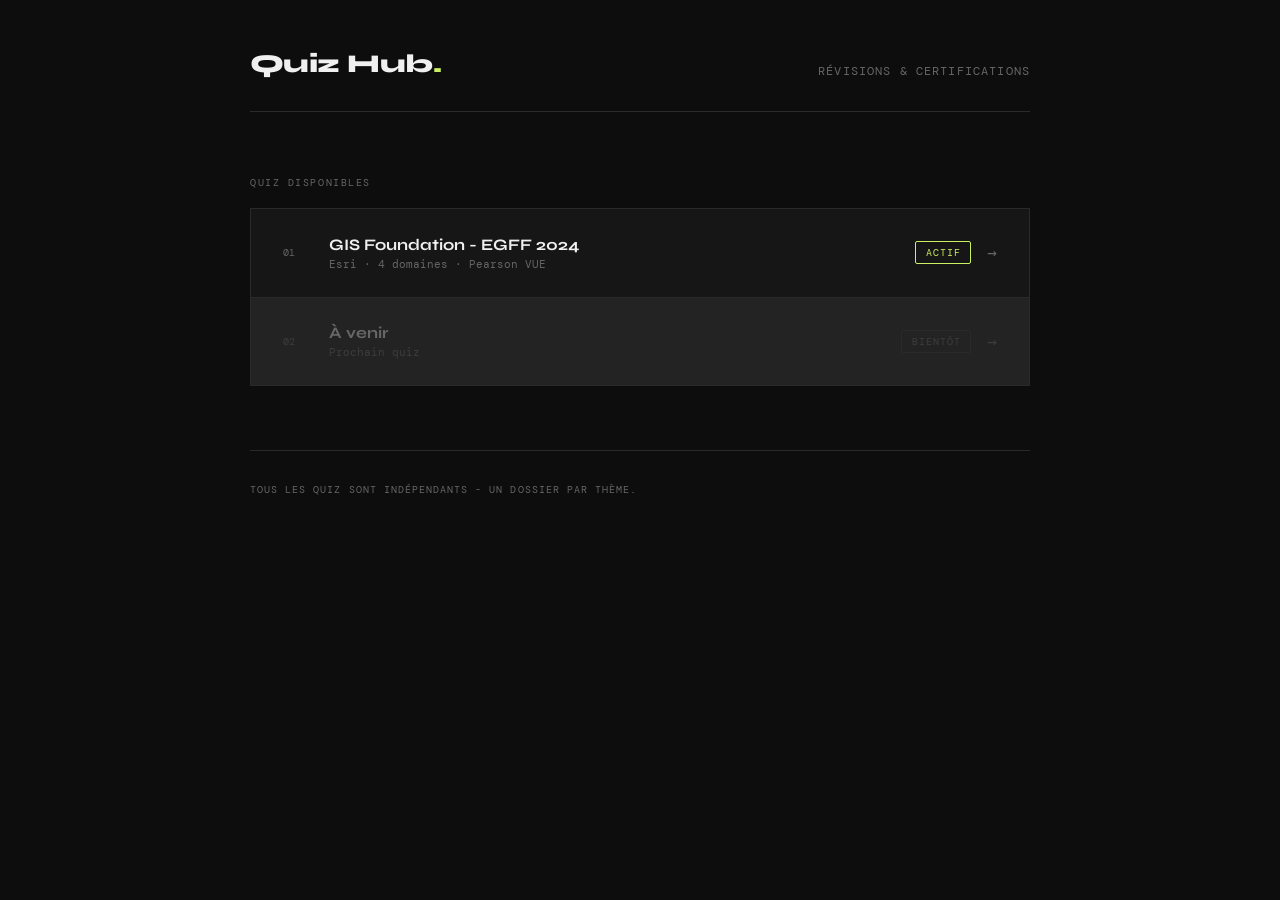
==== index.html @ 965331ba "feat first quiz" ====
<!DOCTYPE html>
<html lang="fr">

<head>
  <meta charset="UTF-8">
  <meta name="viewport" content="width=device-width, initial-scale=1.0">
  <title>Quiz Hub</title>
  <link href="https://fonts.googleapis.com/css2?family=Syne:wght@400;700;800&family=DM+Mono:wght@400;500&display=swap"
    rel="stylesheet">
  <style>
    *,
    *::before,
    *::after {
      box-sizing: border-box;
      margin: 0;
      padding: 0;
    }

    :root {
      --bg: #0d0d0d;
      --surface: #161616;
      --border: #2a2a2a;
      --accent: #c8f060;
      --text: #f0f0f0;
      --muted: #666;
    }

    body {
      background: var(--bg);
      color: var(--text);
      font-family: 'DM Mono', monospace;
      min-height: 100vh;
      padding: 3rem 2rem;
    }

    header {
      max-width: 780px;
      margin: 0 auto 4rem;
      border-bottom: 1px solid var(--border);
      padding-bottom: 2rem;
      display: flex;
      justify-content: space-between;
      align-items: flex-end;
    }

    .logo {
      font-family: 'Syne', sans-serif;
      font-weight: 800;
      font-size: 1.6rem;
      letter-spacing: -0.02em;
    }

    .logo span {
      color: var(--accent);
    }

    .tagline {
      font-size: 0.72rem;
      color: var(--muted);
      text-transform: uppercase;
      letter-spacing: 0.1em;
    }

    main {
      max-width: 780px;
      margin: 0 auto;
    }

    .section-label {
      font-size: 0.65rem;
      text-transform: uppercase;
      letter-spacing: 0.15em;
      color: var(--muted);
      margin-bottom: 1.2rem;
    }

    .quiz-grid {
      display: grid;
      gap: 1px;
      background: var(--border);
      border: 1px solid var(--border);
      margin-bottom: 4rem;
    }

    .quiz-card {
      background: var(--surface);
      padding: 1.6rem 2rem;
      display: flex;
      justify-content: space-between;
      align-items: center;
      text-decoration: none;
      color: var(--text);
      transition: background 0.15s;
      gap: 1rem;
    }

    .quiz-card:hover {
      background: #1e1e1e;
    }

    .quiz-card:hover .arrow {
      transform: translateX(4px);
      color: var(--accent);
    }

    .card-left {
      display: flex;
      align-items: center;
      gap: 1.4rem;
    }

    .card-index {
      font-size: 0.65rem;
      color: var(--muted);
      min-width: 1.5rem;
    }

    .card-title {
      font-family: 'Syne', sans-serif;
      font-weight: 700;
      font-size: 1rem;
      margin-bottom: 0.2rem;
    }

    .card-meta {
      font-size: 0.68rem;
      color: var(--muted);
    }

    .card-right {
      display: flex;
      align-items: center;
      gap: 1rem;
      flex-shrink: 0;
    }

    .tag {
      font-size: 0.62rem;
      text-transform: uppercase;
      letter-spacing: 0.1em;
      padding: 0.25rem 0.6rem;
      border: 1px solid var(--border);
      color: var(--muted);
      border-radius: 2px;
    }

    .tag.active {
      border-color: var(--accent);
      color: var(--accent);
    }

    .arrow {
      font-size: 1rem;
      transition: transform 0.15s, color 0.15s;
      color: var(--muted);
    }

    .quiz-card.empty {
      opacity: 0.3;
      pointer-events: none;
    }

    footer {
      max-width: 780px;
      margin: 0 auto;
      padding-top: 2rem;
      border-top: 1px solid var(--border);
      font-size: 0.65rem;
      color: var(--muted);
      text-transform: uppercase;
      letter-spacing: 0.1em;
    }
  </style>
</head>

<body>
  <header>
    <div class="logo">Quiz Hub<span>.</span></div>
    <div class="tagline">Révisions & certifications</div>
  </header>
  <main>
    <div class="section-label">Quiz disponibles</div>
    <div class="quiz-grid">
      <a class="quiz-card" href="./gis/">
        <div class="card-left">
          <span class="card-index">01</span>
          <div>
            <div class="card-title">GIS Foundation - EGFF 2024</div>
            <div class="card-meta">Esri · 4 domaines · Pearson VUE</div>
          </div>
        </div>
        <div class="card-right">
          <span class="tag active">Actif</span>
          <span class="arrow">→</span>
        </div>
      </a>
      <div class="quiz-card empty">
        <div class="card-left">
          <span class="card-index">02</span>
          <div>
            <div class="card-title">À venir</div>
            <div class="card-meta">Prochain quiz</div>
          </div>
        </div>
        <div class="card-right">
          <span class="tag">Bientôt</span>
          <span class="arrow">→</span>
        </div>
      </div>
    </div>
  </main>
  <footer>Tous les quiz sont indépendants - un dossier par thème.</footer>
</body>

</html>
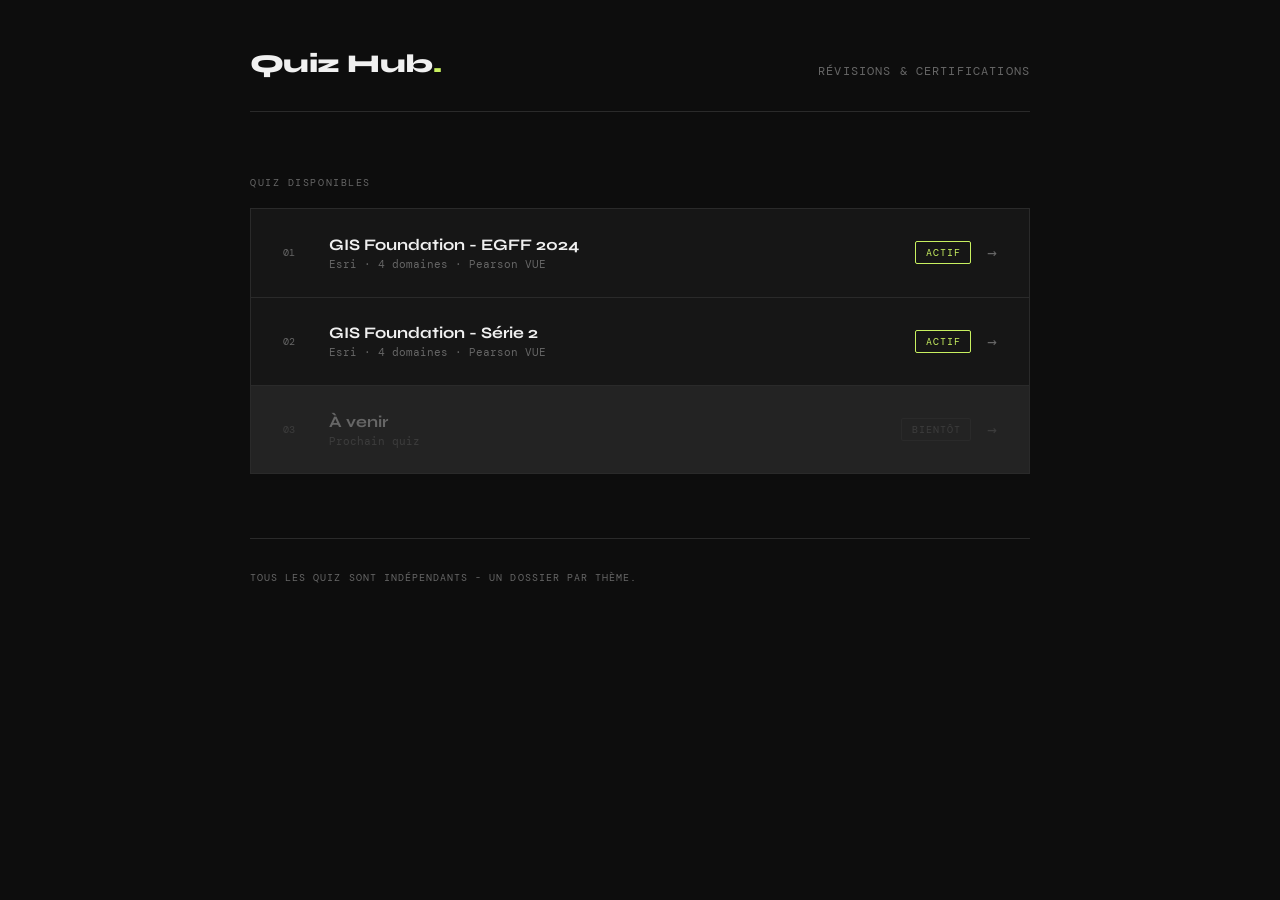
==== commit 1d4a3472: "feat quiz 2" ====
--- a/index.html
+++ b/index.html
@@ -181,6 +181,7 @@
   <main>
     <div class="section-label">Quiz disponibles</div>
     <div class="quiz-grid">
+
       <a class="quiz-card" href="./gis/">
         <div class="card-left">
           <span class="card-index">01</span>
@@ -194,9 +195,24 @@
           <span class="arrow">→</span>
         </div>
       </a>
+
+      <a class="quiz-card" href="./gis2/">
+        <div class="card-left">
+          <span class="card-index">02</span>
+          <div>
+            <div class="card-title">GIS Foundation - Série 2</div>
+            <div class="card-meta">Esri · 4 domaines · Pearson VUE</div>
+          </div>
+        </div>
+        <div class="card-right">
+          <span class="tag active">Actif</span>
+          <span class="arrow">→</span>
+        </div>
+      </a>
+
       <div class="quiz-card empty">
         <div class="card-left">
-          <span class="card-index">02</span>
+          <span class="card-index">03</span>
           <div>
             <div class="card-title">À venir</div>
             <div class="card-meta">Prochain quiz</div>
@@ -207,9 +223,10 @@
           <span class="arrow">→</span>
         </div>
       </div>
+
     </div>
   </main>
   <footer>Tous les quiz sont indépendants - un dossier par thème.</footer>
 </body>
 
-</html>+</html>
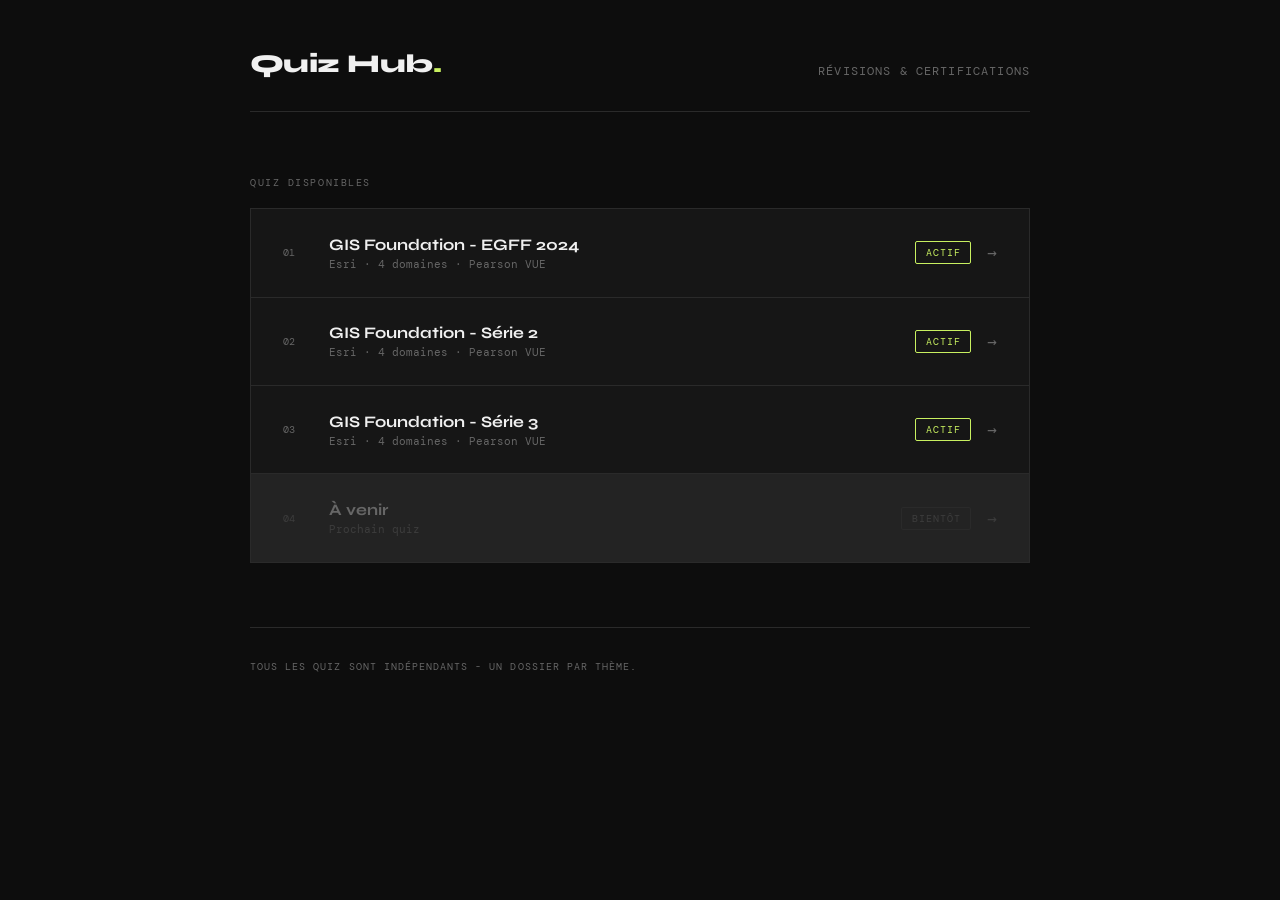
==== commit adec9b86: "feat 2 and prep 3" ====
--- a/index.html
+++ b/index.html
@@ -210,9 +210,23 @@
         </div>
       </a>
 
+      <a class="quiz-card" href="./gis3/">
+        <div class="card-left">
+          <span class="card-index">03</span>
+          <div>
+            <div class="card-title">GIS Foundation - Série 3</div>
+            <div class="card-meta">Esri · 4 domaines · Pearson VUE</div>
+          </div>
+        </div>
+        <div class="card-right">
+          <span class="tag active">Actif</span>
+          <span class="arrow">→</span>
+        </div>
+      </a>
+
       <div class="quiz-card empty">
         <div class="card-left">
-          <span class="card-index">03</span>
+          <span class="card-index">04</span>
           <div>
             <div class="card-title">À venir</div>
             <div class="card-meta">Prochain quiz</div>
@@ -229,4 +243,4 @@
   <footer>Tous les quiz sont indépendants - un dossier par thème.</footer>
 </body>
 
-</html>
+</html>
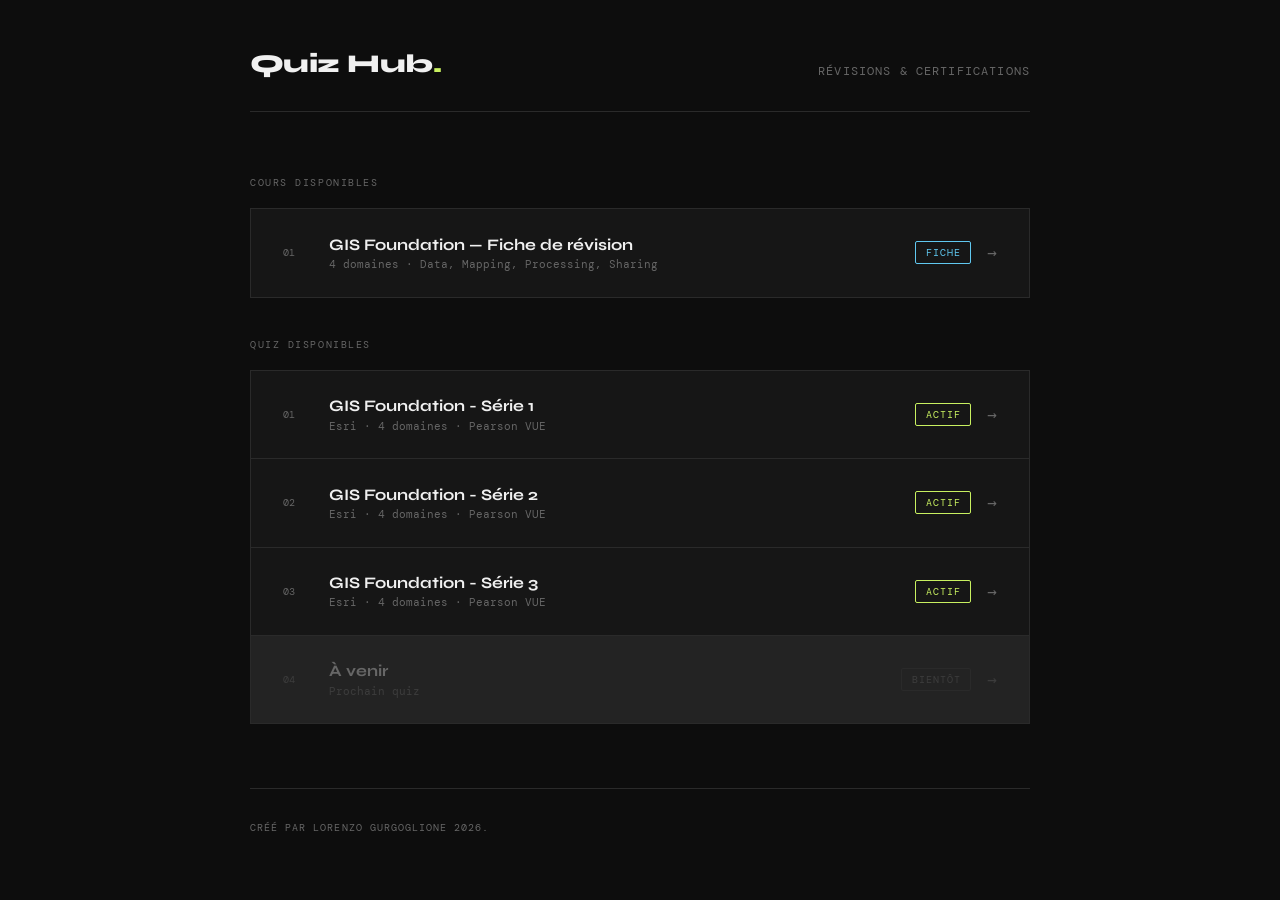
==== commit 82e3c6a7: "feat cours" ====
--- a/index.html
+++ b/index.html
@@ -149,6 +149,11 @@
       color: var(--accent);
     }
 
+    .tag.fiche {
+      border-color: #60c8f0;
+      color: #60c8f0;
+    }
+
     .arrow {
       font-size: 1rem;
       transition: transform 0.15s, color 0.15s;
@@ -158,6 +163,10 @@
     .quiz-card.empty {
       opacity: 0.3;
       pointer-events: none;
+    }
+
+    .quiz-card.cours:hover .arrow {
+      color: #60c8f0;
     }
 
     footer {
@@ -179,6 +188,24 @@
     <div class="tagline">Révisions & certifications</div>
   </header>
   <main>
+    <div class="section-label">Cours disponibles</div>
+    <div class="quiz-grid" style="margin-bottom:2.5rem;">
+
+      <a class="quiz-card cours" href="./cours/">
+        <div class="card-left">
+          <span class="card-index">01</span>
+          <div>
+            <div class="card-title">GIS Foundation — Fiche de r&#233;vision</div>
+            <div class="card-meta">4 domaines · Data, Mapping, Processing, Sharing</div>
+          </div>
+        </div>
+        <div class="card-right">
+          <span class="tag fiche">Fiche</span>
+          <span class="arrow">&#x2192;</span>
+        </div>
+      </a>
+
+    </div>
     <div class="section-label">Quiz disponibles</div>
     <div class="quiz-grid">
 
@@ -186,7 +213,7 @@
         <div class="card-left">
           <span class="card-index">01</span>
           <div>
-            <div class="card-title">GIS Foundation - EGFF 2024</div>
+            <div class="card-title">GIS Foundation - Série 1</div>
             <div class="card-meta">Esri · 4 domaines · Pearson VUE</div>
           </div>
         </div>
@@ -240,7 +267,7 @@
 
     </div>
   </main>
-  <footer>Tous les quiz sont indépendants - un dossier par thème.</footer>
+  <footer>Créé par Lorenzo Gurgoglione 2026.</footer>
 </body>
 
 </html>
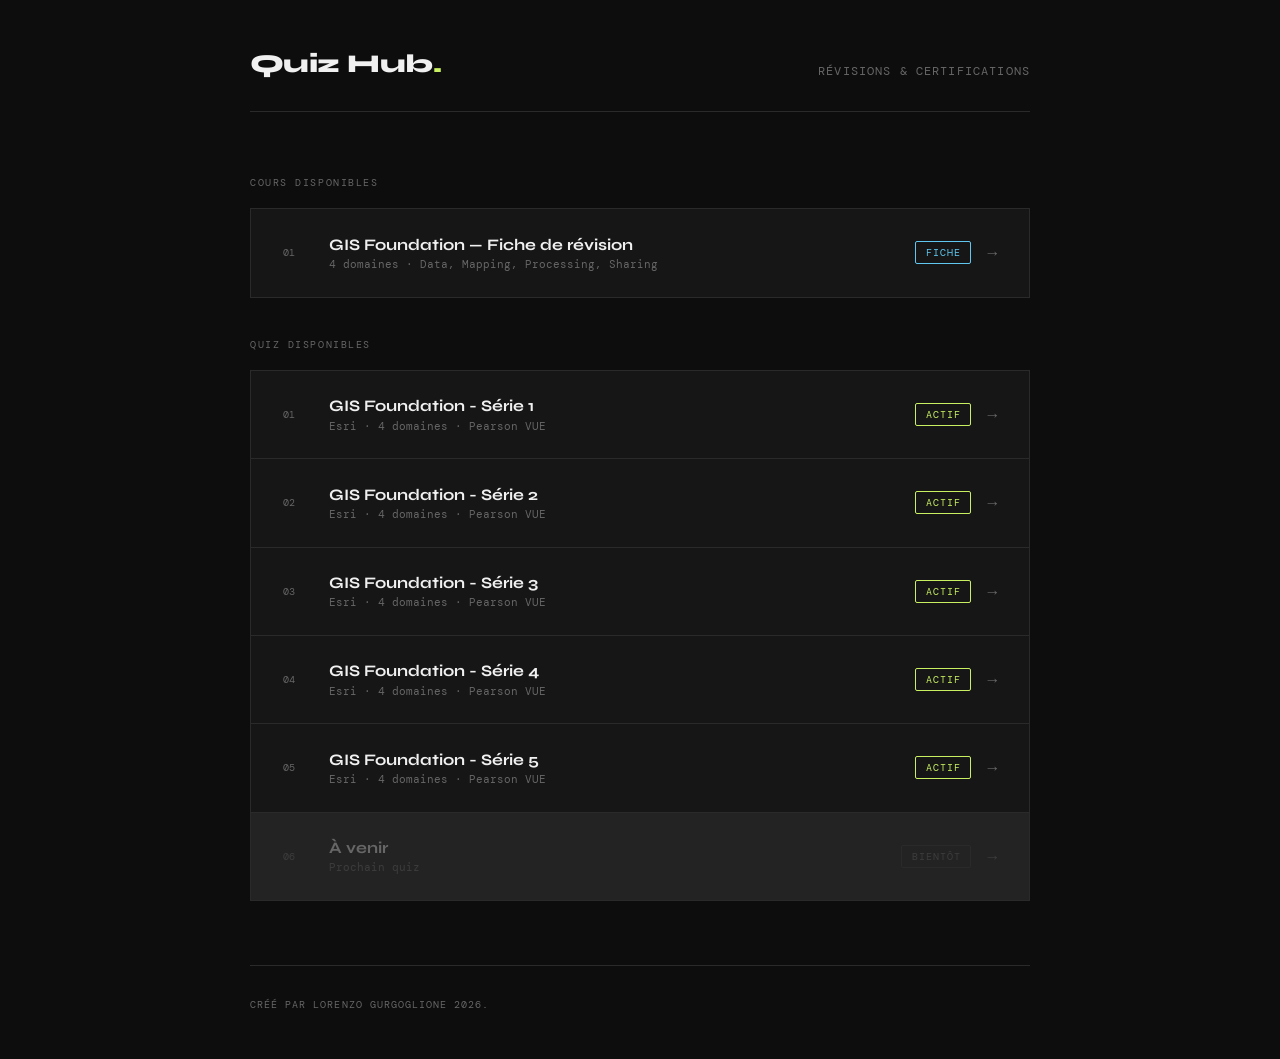
==== commit c2501d17: "fix hub" ====
--- a/index.html
+++ b/index.html
@@ -251,9 +251,37 @@
         </div>
       </a>
 
+      <a class="quiz-card" href="./gis4/">
+        <div class="card-left">
+          <span class="card-index">04</span>
+          <div>
+            <div class="card-title">GIS Foundation - Série 4</div>
+            <div class="card-meta">Esri · 4 domaines · Pearson VUE</div>
+          </div>
+        </div>
+        <div class="card-right">
+          <span class="tag active">Actif</span>
+          <span class="arrow">→</span>
+        </div>
+      </a>
+
+      <a class="quiz-card" href="./gis5/">
+        <div class="card-left">
+          <span class="card-index">05</span>
+          <div>
+            <div class="card-title">GIS Foundation - Série 5</div>
+            <div class="card-meta">Esri · 4 domaines · Pearson VUE</div>
+          </div>
+        </div>
+        <div class="card-right">
+          <span class="tag active">Actif</span>
+          <span class="arrow">→</span>
+        </div>
+      </a>
+
       <div class="quiz-card empty">
         <div class="card-left">
-          <span class="card-index">04</span>
+          <span class="card-index">06</span>
           <div>
             <div class="card-title">À venir</div>
             <div class="card-meta">Prochain quiz</div>
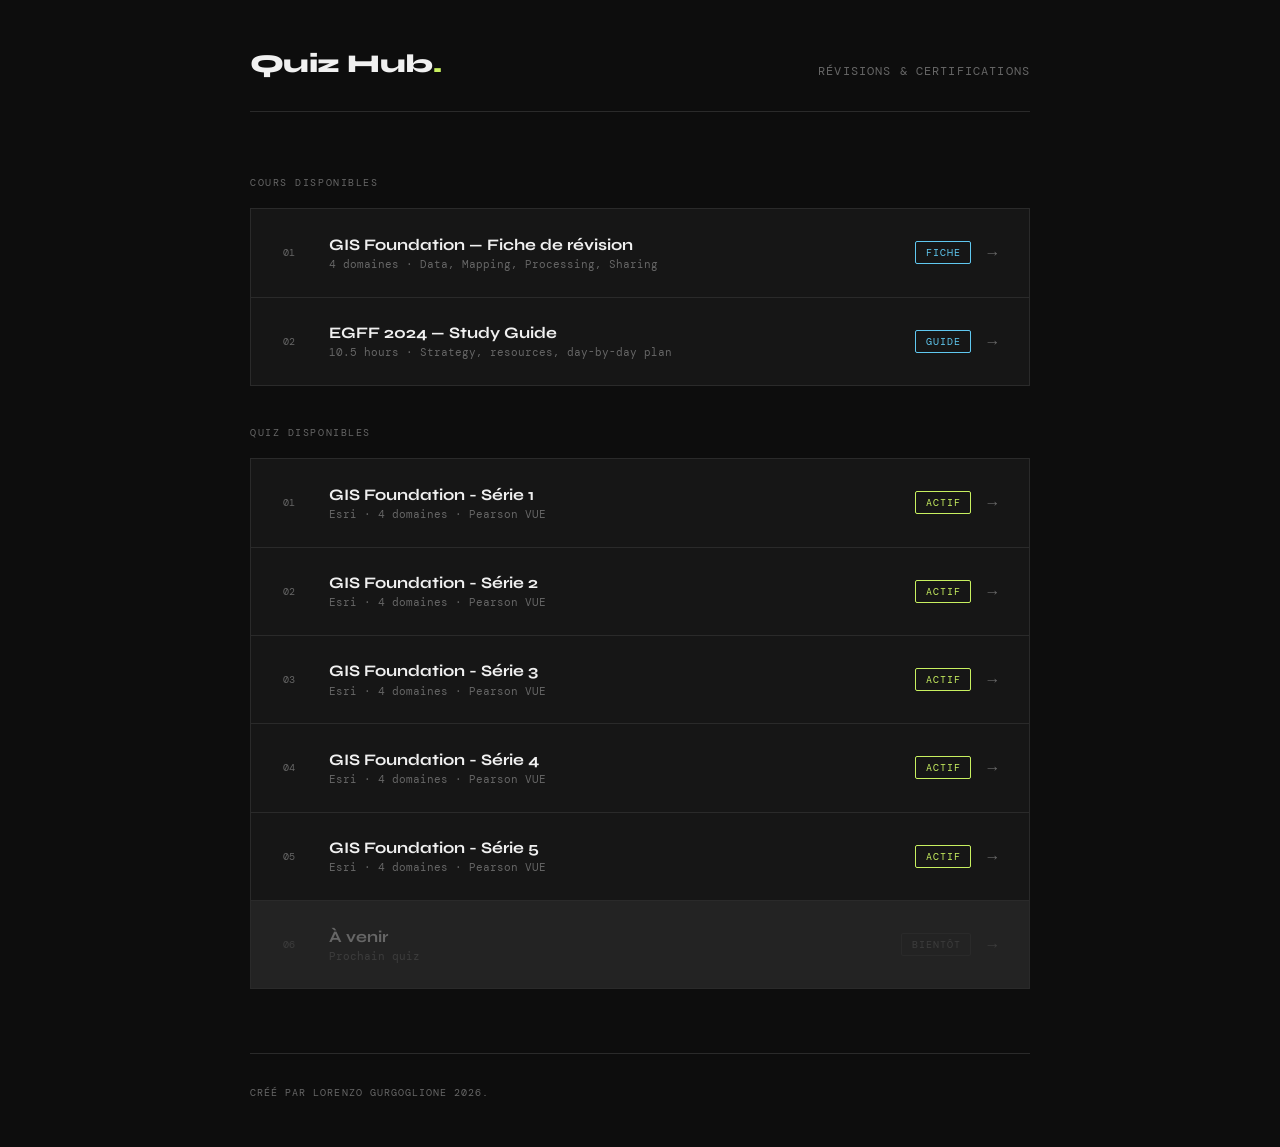
==== commit faabcadc: "guide" ====
--- a/index.html
+++ b/index.html
@@ -205,7 +205,22 @@
         </div>
       </a>
 
+      <a class="quiz-card cours" href="./guide/">
+        <div class="card-left">
+          <span class="card-index">02</span>
+          <div>
+            <div class="card-title">EGFF 2024 — Study Guide</div>
+            <div class="card-meta">10.5 hours · Strategy, resources, day-by-day plan</div>
+          </div>
+        </div>
+        <div class="card-right">
+          <span class="tag fiche">Guide</span>
+          <span class="arrow">&#x2192;</span>
+        </div>
+      </a>
+
     </div>
+
     <div class="section-label">Quiz disponibles</div>
     <div class="quiz-grid">
 
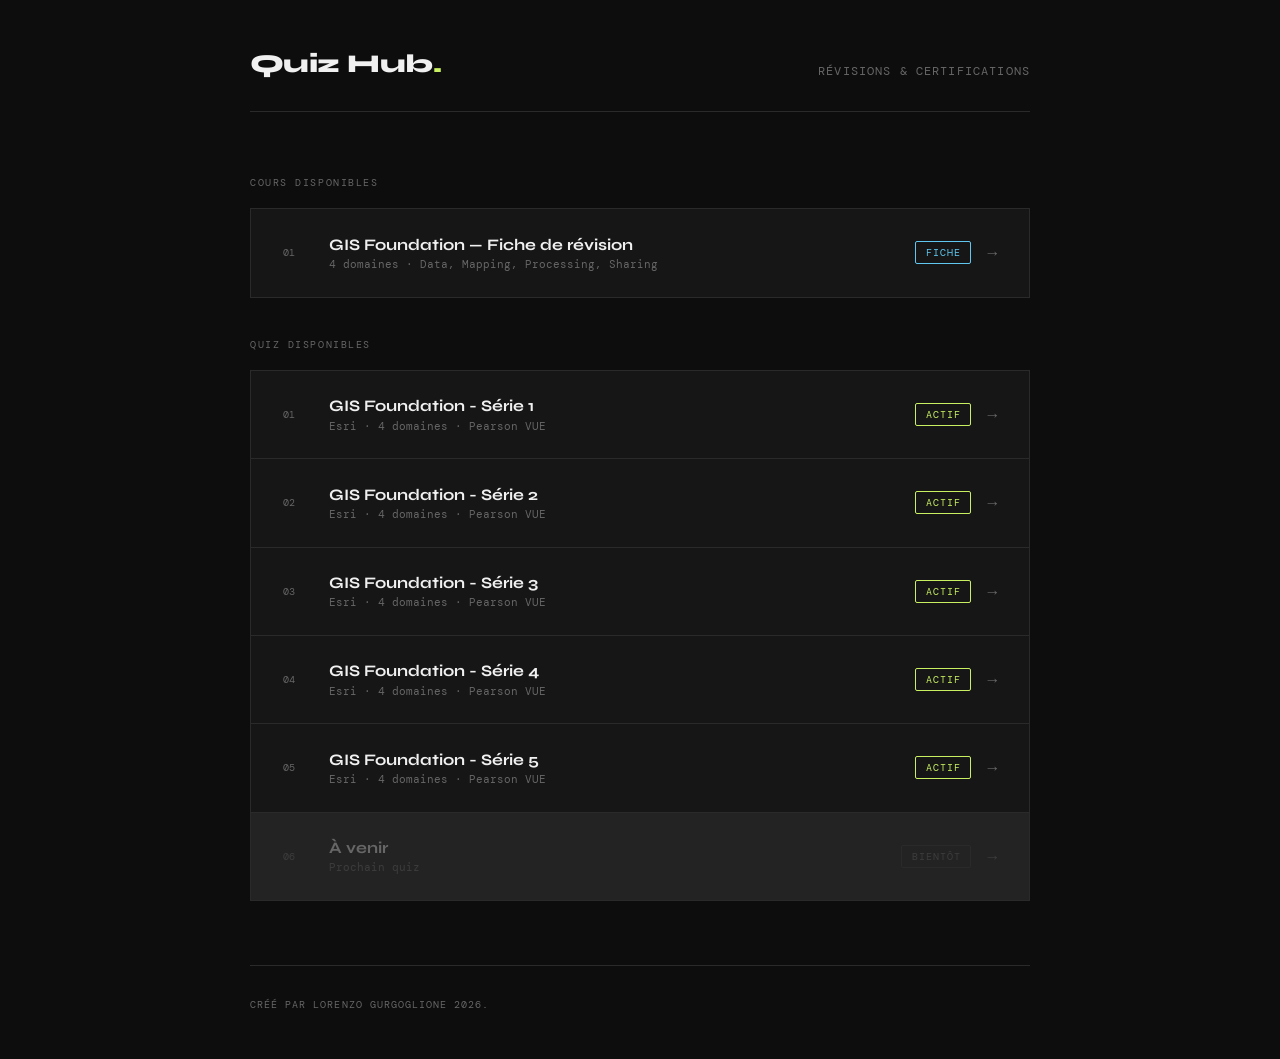
==== commit 8085de66: "delete guide" ====
--- a/index.html
+++ b/index.html
@@ -205,21 +205,8 @@
         </div>
       </a>
 
-      <a class="quiz-card cours" href="./guide/">
-        <div class="card-left">
-          <span class="card-index">02</span>
-          <div>
-            <div class="card-title">EGFF 2024 — Study Guide</div>
-            <div class="card-meta">10.5 hours · Strategy, resources, day-by-day plan</div>
-          </div>
-        </div>
-        <div class="card-right">
-          <span class="tag fiche">Guide</span>
-          <span class="arrow">&#x2192;</span>
-        </div>
-      </a>
-
     </div>
+
 
     <div class="section-label">Quiz disponibles</div>
     <div class="quiz-grid">
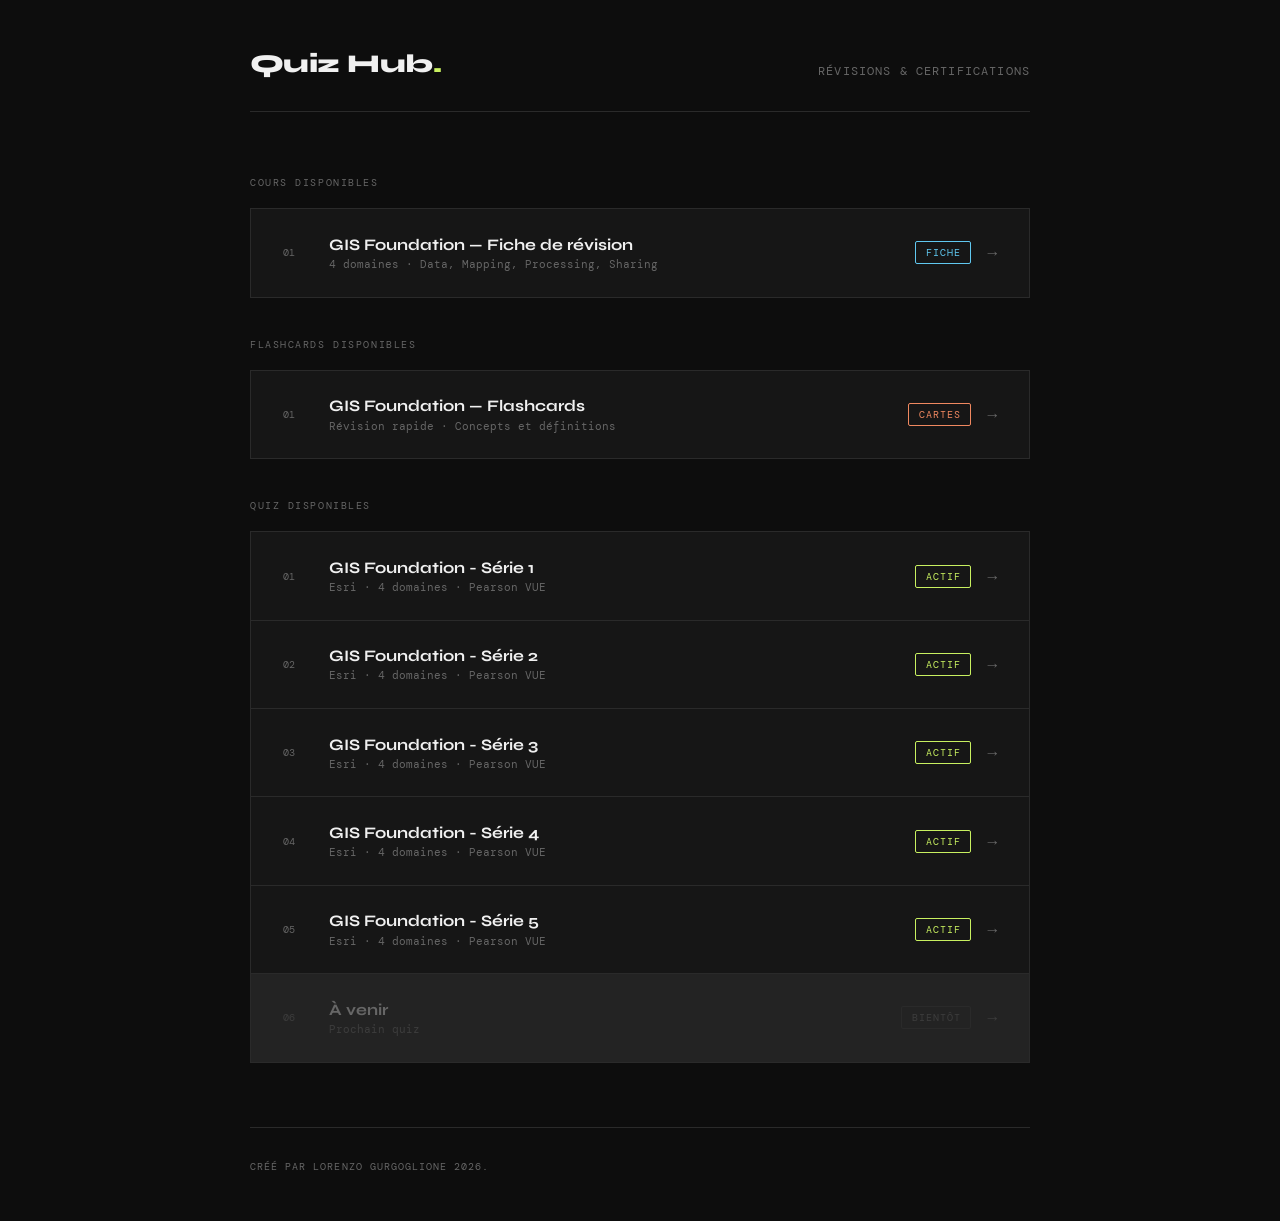
==== commit 01fabec9: "flashcards" ====
--- a/index.html
+++ b/index.html
@@ -154,6 +154,11 @@
       color: #60c8f0;
     }
 
+    .tag.flashcard {
+      border-color: #f08860;
+      color: #f08860;
+    }
+
     .arrow {
       font-size: 1rem;
       transition: transform 0.15s, color 0.15s;
@@ -167,6 +172,10 @@
 
     .quiz-card.cours:hover .arrow {
       color: #60c8f0;
+    }
+
+    .quiz-card.flashcards:hover .arrow {
+      color: #f08860;
     }
 
     footer {
@@ -207,6 +216,25 @@
 
     </div>
 
+    <div class="section-label">Flashcards disponibles</div>
+    <div class="quiz-grid" style="margin-bottom:2.5rem;">
+
+      <a class="quiz-card flashcards" href="./flashcards/">
+        <div class="card-left">
+          <span class="card-index">01</span>
+          <div>
+            <div class="card-title">GIS Foundation — Flashcards</div>
+            <div class="card-meta">R&#233;vision rapide &#183; Concepts et d&#233;finitions</div>
+          </div>
+        </div>
+        <div class="card-right">
+          <span class="tag flashcard">Cartes</span>
+          <span class="arrow">&#x2192;</span>
+        </div>
+      </a>
+
+    </div>
+
 
     <div class="section-label">Quiz disponibles</div>
     <div class="quiz-grid">
